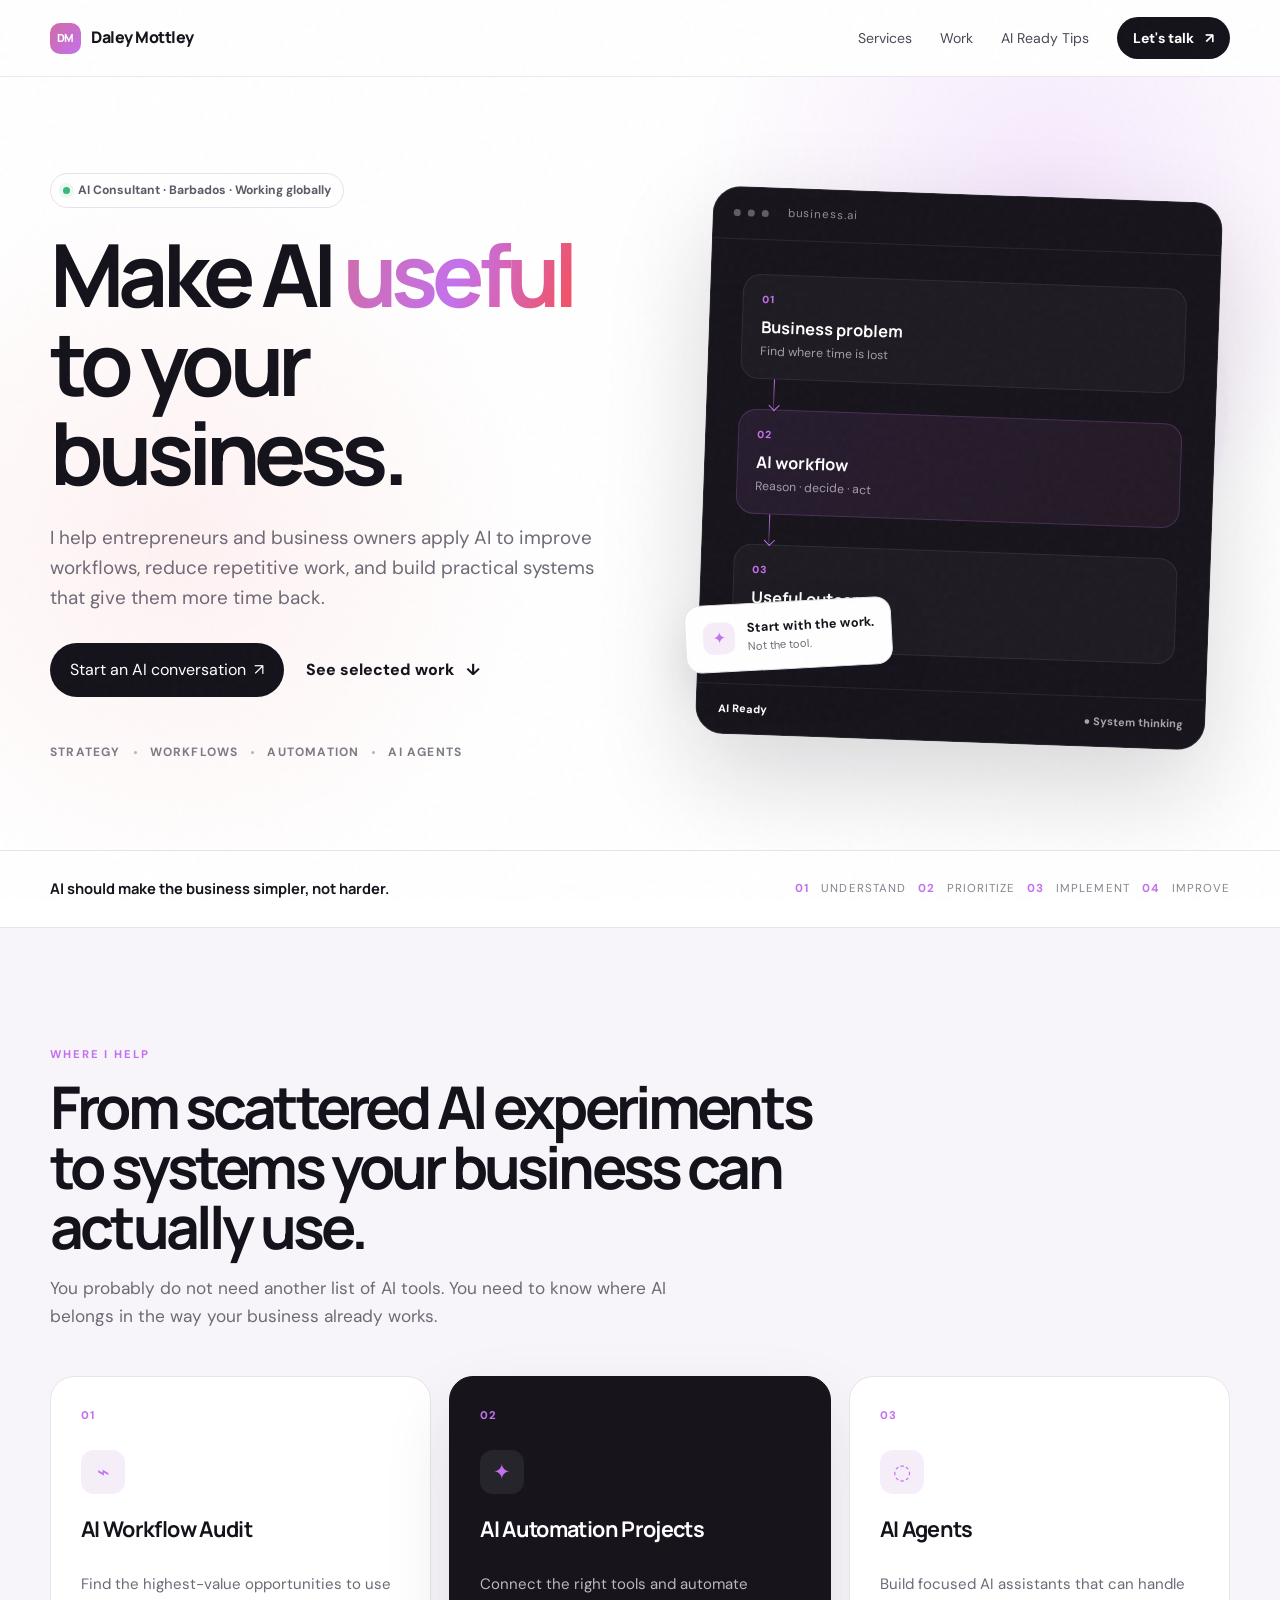
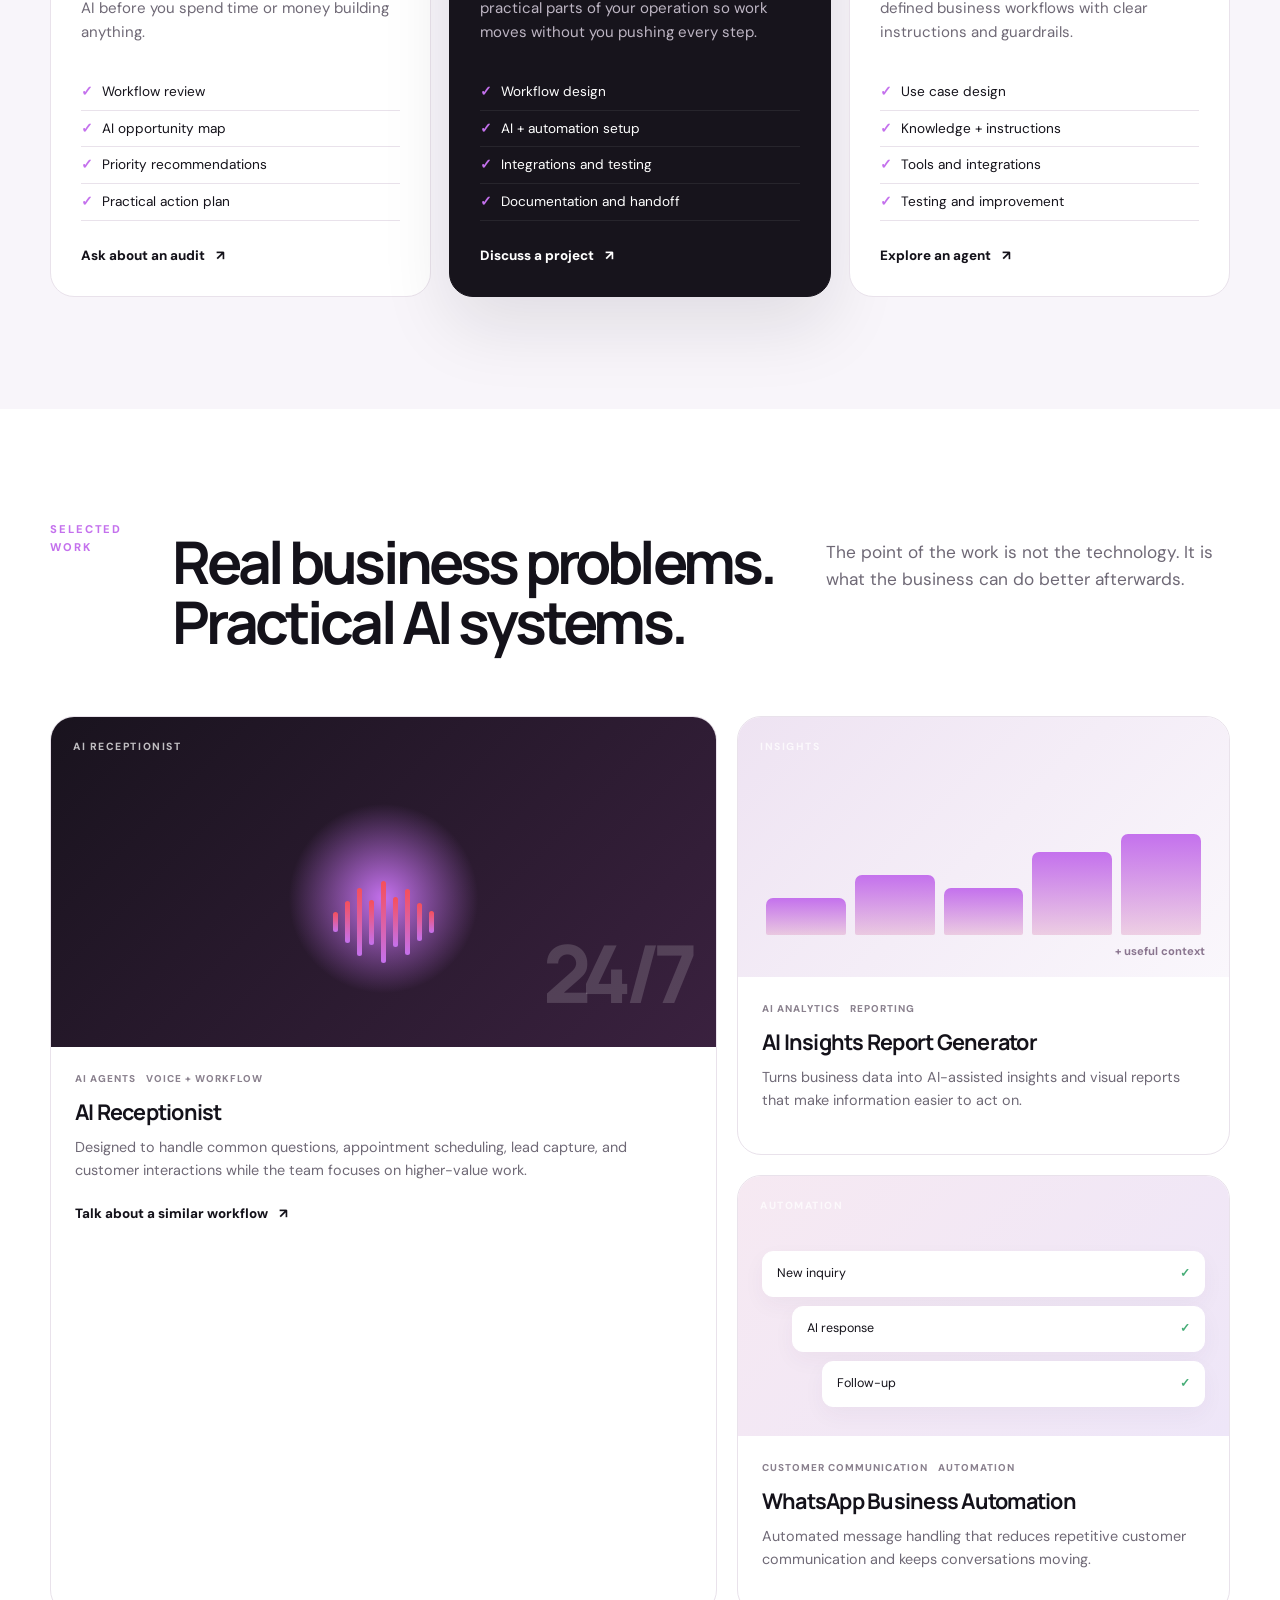
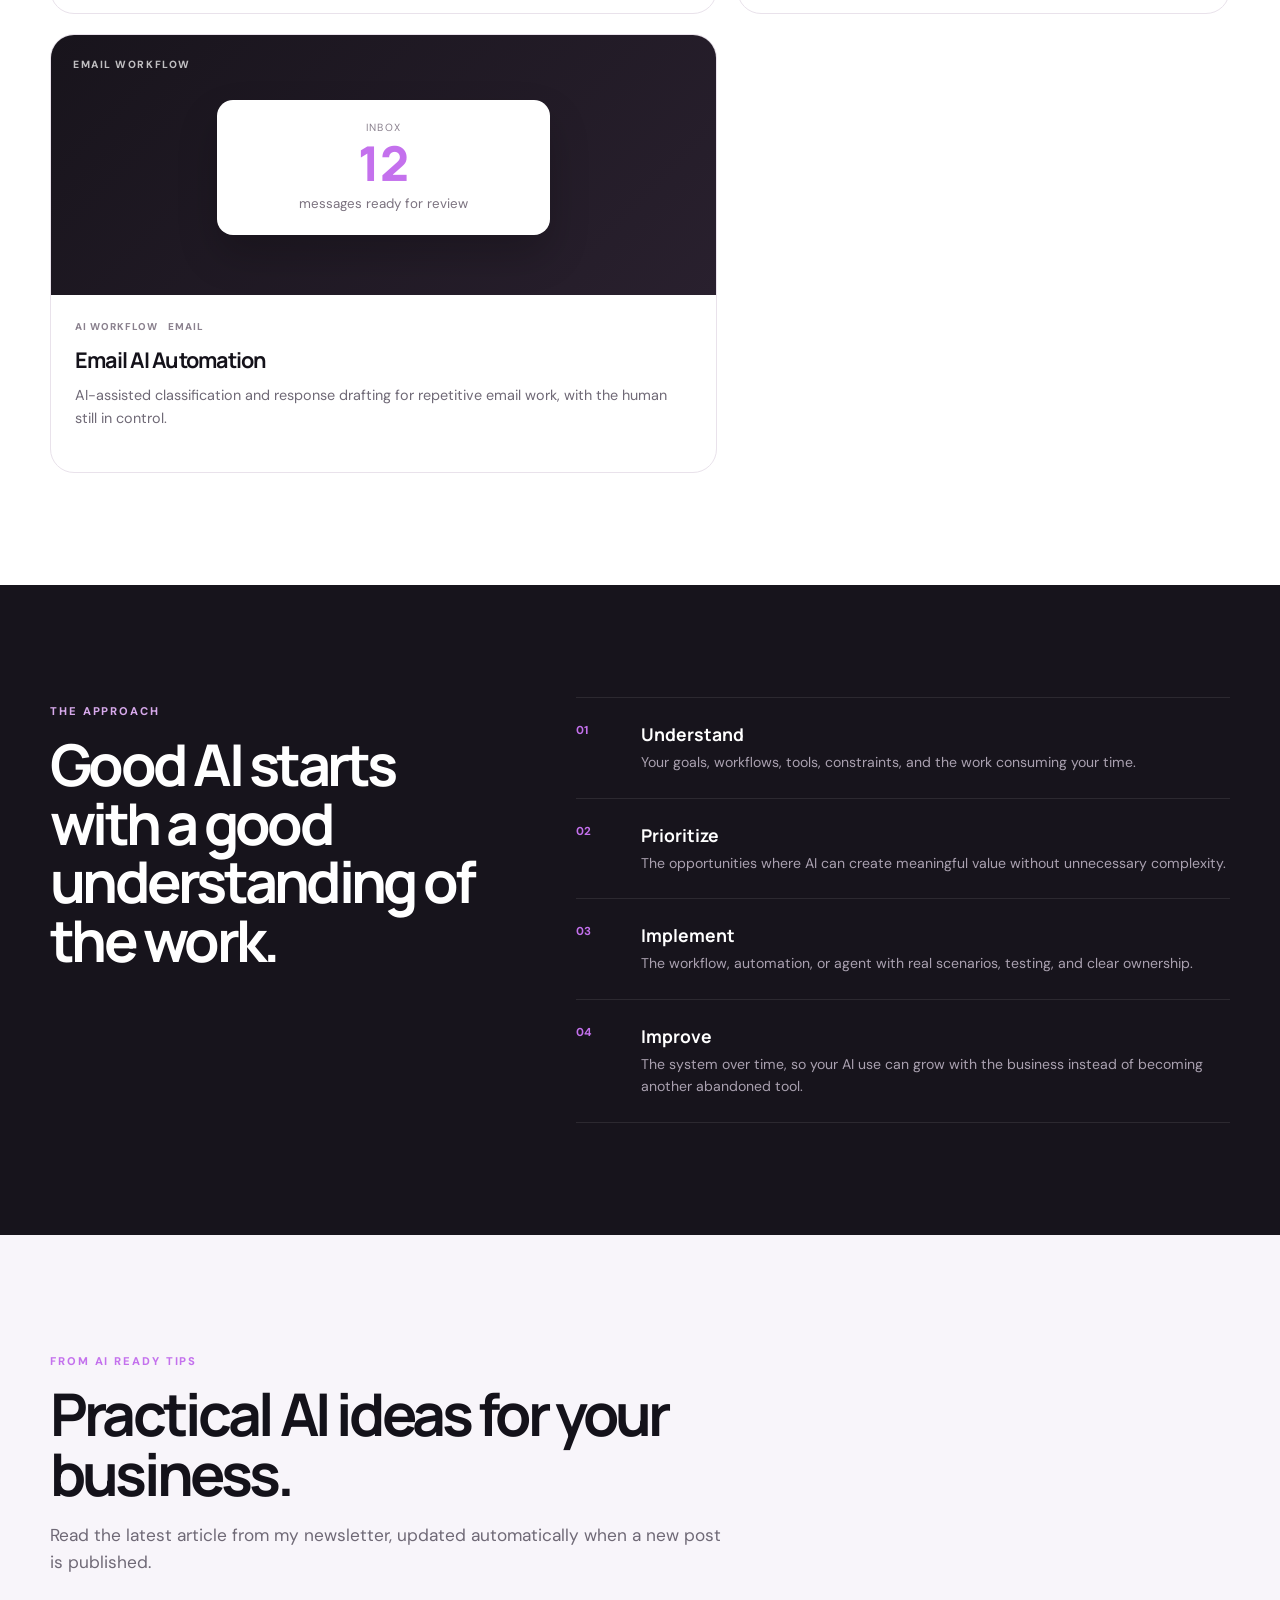
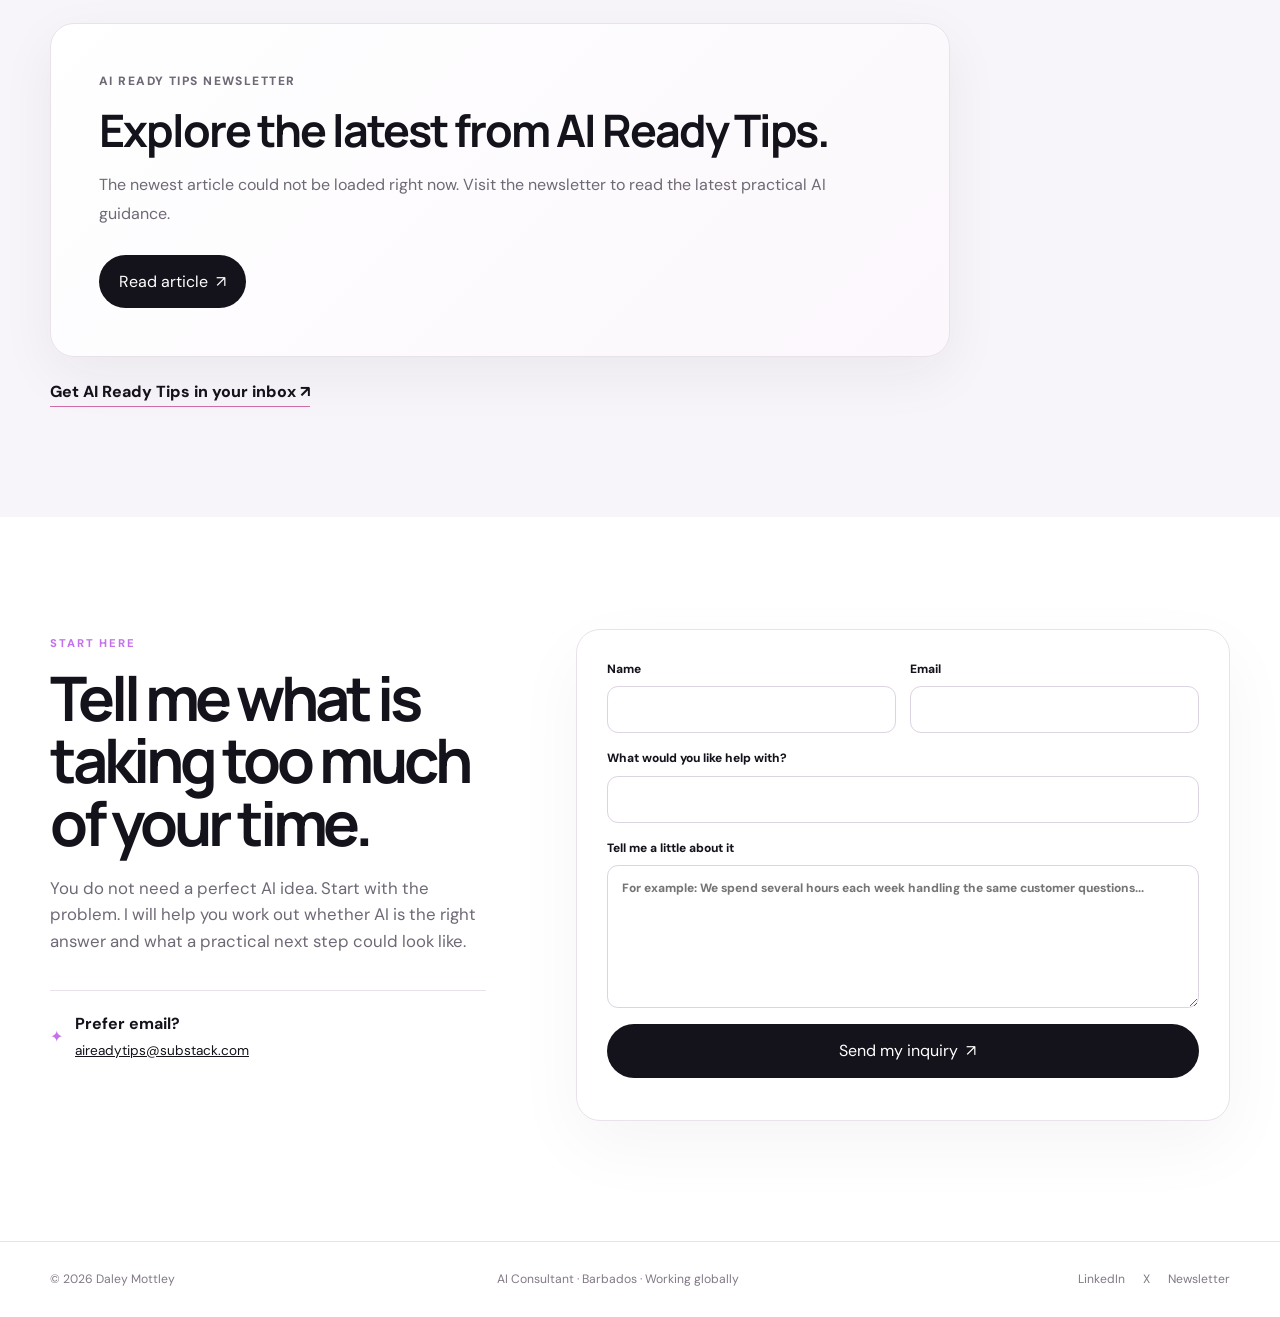
==== index.html @ 8df53c77 "Deploy portfolio redesign with latest AI Ready Tips article Promote the reviewed premium AI consulti" ====
<!doctype html>
<html lang="en">
<head>
  <meta charset="utf-8">
  <meta name="viewport" content="width=device-width, initial-scale=1">
  <!-- Preserve Google Analytics, PostHog, and Hotjar tracking. -->
  <script src="/js/analytics.js" defer></script>
  <title>Daley Mottley | AI Consultant for Entrepreneurs & Business Owners</title>
  <meta name="description" content="I help entrepreneurs and business owners apply AI to improve workflows, reduce repetitive work, and build practical AI systems.">
  <meta name="author" content="Daley Mottley">
  <link rel="canonical" href="https://daleymottley.com">
  <meta property="og:title" content="Daley Mottley | AI Consultant">
  <meta property="og:description" content="Practical AI strategy, workflows, automation, and AI agents for entrepreneurs and business owners.">
  <meta property="og:url" content="https://daleymottley.com">
  <meta property="og:type" content="website">
  <meta property="og:image" content="https://res.cloudinary.com/dzpafdvkm/image/upload/f_auto/v1719909061/Portfolio/profile-pic.png">
  <link rel="preconnect" href="https://fonts.googleapis.com">
  <link rel="preconnect" href="https://fonts.gstatic.com" crossorigin>
  <link href="https://fonts.googleapis.com/css2?family=DM+Sans:wght@400;500;600;700&family=Manrope:wght@600;700;800&display=swap" rel="stylesheet">
  <link rel="stylesheet" href="css/modern.css">
</head>
<body>
  <div class="noise" aria-hidden="true"></div>

  <header class="nav" id="top">
    <div class="shell nav-inner">
      <a class="wordmark" href="#top" aria-label="Daley Mottley home"><span>DM</span> Daley Mottley</a>
      <nav aria-label="Primary navigation">
        <a href="#services">Services</a>
        <a href="#work">Work</a>
        <a href="https://aireadytips.substack.com" target="_blank" rel="noopener noreferrer">AI Ready Tips</a>
        <a class="nav-button" href="#contact">Let's talk <span>↗</span></a>
      </nav>
    </div>
  </header>

  <main>
    <section class="hero section">
      <div class="shell hero-grid">
        <div class="hero-copy reveal">
          <div class="eyebrow"><span class="status-dot"></span> AI Consultant · Barbados · Working globally</div>
          <h1>Make AI <span>useful</span> to your business.</h1>
          <p class="hero-lead">I help entrepreneurs and business owners apply AI to improve workflows, reduce repetitive work, and build practical systems that give them more time back.</p>
          <div class="hero-actions">
            <a class="button button-dark" href="#contact">Start an AI conversation <span>↗</span></a>
            <a class="text-link" href="#work">See selected work <span>↓</span></a>
          </div>
          <div class="trust-row">
            <span>Strategy</span><i></i><span>Workflows</span><i></i><span>Automation</span><i></i><span>AI Agents</span>
          </div>
        </div>

        <div class="hero-art reveal delay-1" aria-label="AI workflow concept">
          <div class="orb orb-a"></div><div class="orb orb-b"></div>
          <div class="art-window">
            <div class="window-top"><span></span><span></span><span></span><label>business.ai</label></div>
            <div class="workflow">
              <div class="workflow-node node-input"><small>01</small><strong>Business problem</strong><em>Find where time is lost</em></div>
              <div class="connector"></div>
              <div class="workflow-node node-ai"><small>02</small><strong>AI workflow</strong><em>Reason · decide · act</em></div>
              <div class="connector"></div>
              <div class="workflow-node node-output"><small>03</small><strong>Useful outcome</strong><em>Less manual work</em></div>
            </div>
            <div class="art-footer"><span>AI Ready</span><b>● System thinking</b></div>
          </div>
          <div class="floating-card"><span class="spark">✦</span><div><strong>Start with the work.</strong><small>Not the tool.</small></div></div>
        </div>
      </div>
    </section>

    <section class="proof-strip">
      <div class="shell proof-inner">
        <span>AI should make the business simpler, not harder.</span>
        <div><b>01</b> Understand <b>02</b> Prioritize <b>03</b> Implement <b>04</b> Improve</div>
      </div>
    </section>

    <section class="section section-soft" id="services">
      <div class="shell">
        <div class="section-intro reveal">
          <span class="kicker">Where I help</span>
          <h2>From scattered AI experiments to systems your business can actually use.</h2>
          <p>You probably do not need another list of AI tools. You need to know where AI belongs in the way your business already works.</p>
        </div>
        <div class="service-grid">
          <article class="service-card reveal">
            <span class="service-number">01</span>
            <div class="service-icon">⌁</div>
            <h3>AI Workflow Audit</h3>
            <p>Find the highest-value opportunities to use AI before you spend time or money building anything.</p>
            <ul><li>Workflow review</li><li>AI opportunity map</li><li>Priority recommendations</li><li>Practical action plan</li></ul>
            <a href="#contact">Ask about an audit <span>↗</span></a>
          </article>
          <article class="service-card service-featured reveal delay-1">
            <span class="service-number">02</span>
            <div class="service-icon">✦</div>
            <h3>AI Automation Projects</h3>
            <p>Connect the right tools and automate practical parts of your operation so work moves without you pushing every step.</p>
            <ul><li>Workflow design</li><li>AI + automation setup</li><li>Integrations and testing</li><li>Documentation and handoff</li></ul>
            <a href="#contact">Discuss a project <span>↗</span></a>
          </article>
          <article class="service-card reveal delay-2">
            <span class="service-number">03</span>
            <div class="service-icon">◌</div>
            <h3>AI Agents</h3>
            <p>Build focused AI assistants that can handle defined business workflows with clear instructions and guardrails.</p>
            <ul><li>Use case design</li><li>Knowledge + instructions</li><li>Tools and integrations</li><li>Testing and improvement</li></ul>
            <a href="#contact">Explore an agent <span>↗</span></a>
          </article>
        </div>
      </div>
    </section>

    <section class="section" id="work">
      <div class="shell">
        <div class="section-intro work-intro reveal">
          <span class="kicker">Selected work</span>
          <h2>Real business problems. Practical AI systems.</h2>
          <p>The point of the work is not the technology. It is what the business can do better afterwards.</p>
        </div>
        <div class="case-grid">
          <article class="case-card case-large reveal">
            <div class="case-visual visual-voice"><div class="visual-label">AI RECEPTIONIST</div><div class="voice-wave"><i></i><i></i><i></i><i></i><i></i><i></i><i></i><i></i><i></i></div><span>24/7</span></div>
            <div class="case-copy"><div class="case-meta"><span>AI Agents</span><span>Voice + workflow</span></div><h3>AI Receptionist</h3><p>Designed to handle common questions, appointment scheduling, lead capture, and customer interactions while the team focuses on higher-value work.</p><a href="#contact">Talk about a similar workflow <span>↗</span></a></div>
          </article>
          <article class="case-card reveal delay-1">
            <div class="case-visual visual-insight"><div class="visual-label">INSIGHTS</div><div class="chart"><span style="height:34%"></span><span style="height:55%"></span><span style="height:43%"></span><span style="height:76%"></span><span style="height:92%"></span></div><b>+ useful context</b></div>
            <div class="case-copy"><div class="case-meta"><span>AI analytics</span><span>Reporting</span></div><h3>AI Insights Report Generator</h3><p>Turns business data into AI-assisted insights and visual reports that make information easier to act on.</p></div>
          </article>
          <article class="case-card reveal delay-2">
            <div class="case-visual visual-messages"><div class="visual-label">AUTOMATION</div><div class="message-stack"><div>New inquiry <b>✓</b></div><div>AI response <b>✓</b></div><div>Follow-up <b>✓</b></div></div></div>
            <div class="case-copy"><div class="case-meta"><span>Customer communication</span><span>Automation</span></div><h3>WhatsApp Business Automation</h3><p>Automated message handling that reduces repetitive customer communication and keeps conversations moving.</p></div>
          </article>
          <article class="case-card reveal delay-1">
            <div class="case-visual visual-email"><div class="visual-label">EMAIL WORKFLOW</div><div class="email-card"><span>Inbox</span><strong>12</strong><small>messages ready for review</small></div></div>
            <div class="case-copy"><div class="case-meta"><span>AI workflow</span><span>Email</span></div><h3>Email AI Automation</h3><p>AI-assisted classification and response drafting for repetitive email work, with the human still in control.</p></div>
          </article>
        </div>
      </div>
    </section>

    <section class="section section-dark">
      <div class="shell approach-grid">
        <div class="reveal"><span class="kicker kicker-light">The approach</span><h2>Good AI starts with a good understanding of the work.</h2></div>
        <div class="approach-list">
          <div class="approach-item reveal"><b>01</b><div><h3>Understand</h3><p>Your goals, workflows, tools, constraints, and the work consuming your time.</p></div></div>
          <div class="approach-item reveal delay-1"><b>02</b><div><h3>Prioritize</h3><p>The opportunities where AI can create meaningful value without unnecessary complexity.</p></div></div>
          <div class="approach-item reveal delay-2"><b>03</b><div><h3>Implement</h3><p>The workflow, automation, or agent with real scenarios, testing, and clear ownership.</p></div></div>
          <div class="approach-item reveal delay-3"><b>04</b><div><h3>Improve</h3><p>The system over time, so your AI use can grow with the business instead of becoming another abandoned tool.</p></div></div>
        </div>
      </div>
    </section>

    <section class="section resource" id="latest-article" aria-labelledby="latest-article-heading">
      <div class="shell">
        <div class="section-intro reveal">
          <span class="kicker">From AI Ready Tips</span>
          <h2 id="latest-article-heading">Practical AI ideas for your business.</h2>
          <p>Read the latest article from my newsletter, updated automatically when a new post is published.</p>
        </div>
        <article class="latest-article-card reveal" aria-live="polite" aria-busy="true">
          <div class="latest-article-meta" id="latest-article-date">LATEST ARTICLE</div>
          <h3 id="latest-article-title">Loading the latest article…</h3>
          <p id="latest-article-excerpt">Fetching the newest post from AI Ready Tips.</p>
          <a class="button button-dark" id="latest-article-link" href="https://aireadytips.substack.com" target="_blank" rel="noopener noreferrer">Read article <span>↗</span></a>
        </article>
        <p class="latest-article-subscribe"><a class="text-link" href="https://aireadytips.substack.com/subscribe" target="_blank" rel="noopener noreferrer">Get AI Ready Tips in your inbox ↗</a></p>
      </div>
    </section>

    <section class="section contact" id="contact">
      <div class="shell contact-grid">
        <div class="contact-copy reveal">
          <span class="kicker">Start here</span>
          <h2>Tell me what is taking too much of your time.</h2>
          <p>You do not need a perfect AI idea. Start with the problem. I will help you work out whether AI is the right answer and what a practical next step could look like.</p>
          <div class="contact-note"><span>✦</span><div><strong>Prefer email?</strong><a href="mailto:aireadytips@substack.com">aireadytips@substack.com</a></div></div>
        </div>
        <form class="contact-form reveal delay-1" id="contactForm">
          <div class="form-row"><label>Name<input name="name" autocomplete="name" required></label><label>Email<input name="email" type="email" autocomplete="email" required></label></div>
          <label>What would you like help with?<input name="subject" required></label>
          <label>Tell me a little about it<textarea name="message" rows="6" required placeholder="For example: We spend several hours each week handling the same customer questions..."></textarea></label>
          <button class="button button-dark" id="submitButton" type="submit"><span id="buttonText">Send my inquiry</span><span>↗</span></button>
          <p class="form-status" id="formStatus" aria-live="polite"></p>
        </form>
      </div>
    </section>
  </main>

  <footer class="footer"><div class="shell footer-inner"><span>© 2026 Daley Mottley</span><span>AI Consultant · Barbados · Working globally</span><div><a href="https://www.linkedin.com/in/daleymottley" target="_blank" rel="noopener">LinkedIn</a><a href="https://x.com/daleymottley" target="_blank" rel="noopener">X</a><a href="https://aireadytips.substack.com" target="_blank" rel="noopener">Newsletter</a></div></div></footer>
  <script src="js/modern.js" defer></script>
  <script src="js/latest-article.js" defer></script>
</body>
</html>
---- css/modern.css ----
:root{--ink:#14121a;--muted:#6f6976;--paper:#fff;--soft:#f8f5fa;--line:#e9e2eb;--pink:#d16ba5;--purple:#c471ed;--coral:#f64f59;--max:1180px}
*{box-sizing:border-box}html{scroll-behavior:smooth}body{margin:0;color:var(--ink);background:var(--paper);font-family:"DM Sans",Arial,sans-serif;line-height:1.6}body:has(.nav){}a{color:inherit}.noise{position:fixed;inset:0;pointer-events:none;z-index:50;opacity:.025;background-image:url("data:image/svg+xml,%3Csvg viewBox='0 0 180 180' xmlns='http://www.w3.org/2000/svg'%3E%3Cfilter id='n'%3E%3CfeTurbulence type='fractalNoise' baseFrequency='.8' numOctaves='3' stitchTiles='stitch'/%3E%3C/filter%3E%3Crect width='100%25' height='100%25' filter='url(%23n)'/%3E%3C/svg%3E")}
.shell{width:min(var(--max),calc(100% - 48px));margin:0 auto}.nav{position:sticky;top:0;z-index:40;background:rgba(255,255,255,.86);backdrop-filter:blur(18px);border-bottom:1px solid rgba(233,226,235,.8)}.nav-inner{height:76px;display:flex;align-items:center;justify-content:space-between}.wordmark{text-decoration:none;font-family:Manrope,sans-serif;font-weight:800;font-size:1rem;letter-spacing:-.03em;display:flex;align-items:center;gap:10px}.wordmark span{width:31px;height:31px;border-radius:10px;display:grid;place-items:center;color:#fff;background:linear-gradient(135deg,var(--pink),var(--purple));font-size:.7rem}.nav nav{display:flex;align-items:center;gap:28px}.nav nav a{text-decoration:none;font-size:.88rem;color:#4d4754}.nav-button{padding:10px 16px;border-radius:999px;background:var(--ink)!important;color:#fff!important;font-weight:700}.nav-button span,.button span{margin-left:8px}.section{padding:112px 0}.hero{padding:96px 0 88px;overflow:hidden;background:radial-gradient(circle at 82% 15%,rgba(196,113,237,.16),transparent 29%),radial-gradient(circle at 14% 60%,rgba(246,79,89,.08),transparent 30%)}.hero-grid{display:grid;grid-template-columns:1.02fr .98fr;gap:72px;align-items:center}.eyebrow{display:inline-flex;align-items:center;gap:8px;border:1px solid var(--line);background:#fff;padding:7px 12px;border-radius:999px;font-size:.76rem;font-weight:700;color:#5f5966}.status-dot{width:7px;height:7px;border-radius:50%;background:#39b878;box-shadow:0 0 0 4px #39b87818}.hero h1,.section-intro h2,.approach-grid h2,.contact-copy h2,.resource-box h2{font-family:Manrope,sans-serif;letter-spacing:-.065em;line-height:1.02}.hero h1{font-size:clamp(3.4rem,6.8vw,6.1rem);margin:22px 0 26px;max-width:780px}.hero h1 span{background:linear-gradient(105deg,var(--pink),var(--purple),var(--coral));-webkit-background-clip:text;background-clip:text;color:transparent}.hero-lead{font-size:1.18rem;color:var(--muted);max-width:680px;margin:0 0 30px}.hero-actions{display:flex;align-items:center;gap:22px;flex-wrap:wrap}.button{display:inline-flex;align-items:center;justify-content:center;border:0;padding:14px 20px;border-radius:999px;text-decoration:none;font-weight:800;cursor:pointer;font:inherit}.button-dark{background:var(--ink);color:#fff}.text-link{font-weight:800;text-decoration:none}.text-link span{margin-left:8px}.trust-row{display:flex;align-items:center;gap:13px;margin-top:46px;color:#807985;font-size:.75rem;font-weight:700;text-transform:uppercase;letter-spacing:.1em}.trust-row i{width:3px;height:3px;background:#b9b0bd;border-radius:50%}.hero-art{min-height:540px;position:relative;display:grid;place-items:center}.orb{position:absolute;border-radius:50%;filter:blur(2px)}.orb-a{width:340px;height:340px;right:0;top:40px;background:radial-gradient(circle at 30% 30%,#fff,rgba(196,113,237,.4),rgba(196,113,237,.03) 68%)}.orb-b{width:250px;height:250px;left:0;bottom:15px;background:radial-gradient(circle at 60% 40%,rgba(246,79,89,.26),rgba(209,107,165,.08),transparent 70%)}.art-window{position:relative;z-index:2;width:min(100%,510px);background:#17141c;border:1px solid #ffffff18;border-radius:28px;padding:0;box-shadow:0 40px 100px #17141c2b;overflow:hidden;transform:rotate(2deg)}.window-top{height:52px;padding:0 20px;display:flex;align-items:center;gap:7px;border-bottom:1px solid #ffffff14;color:#938b9c}.window-top span{width:7px;height:7px;border-radius:50%;background:#625b69}.window-top label{margin-left:12px;font-size:.72rem;letter-spacing:.08em}.workflow{padding:34px 32px}.workflow-node{border:1px solid #ffffff14;background:#ffffff08;border-radius:18px;padding:17px 18px;color:#fff}.workflow-node small{display:block;color:#c471ed;font-size:.65rem;font-weight:800;letter-spacing:.12em;margin-bottom:5px}.workflow-node strong{font-family:Manrope,sans-serif;display:block;font-size:1.02rem}.workflow-node em{display:block;font-style:normal;color:#a69daa;font-size:.76rem;margin-top:2px}.connector{height:30px;width:1px;margin-left:34px;background:linear-gradient(#c471ed,#ffffff20);position:relative}.connector:after{content:"";position:absolute;bottom:0;left:-3px;width:7px;height:7px;border-right:1px solid #c471ed;border-bottom:1px solid #c471ed;transform:rotate(45deg)}.node-ai{background:linear-gradient(120deg,#c471ed18,#d16ba512);border-color:#c471ed38}.art-footer{display:flex;justify-content:space-between;padding:16px 22px;border-top:1px solid #ffffff14;font-size:.68rem;color:#aaa1b0}.art-footer span{color:#fff;font-weight:800}.floating-card{position:absolute;z-index:3;left:-2px;bottom:72px;display:flex;gap:12px;align-items:center;padding:14px 17px;background:#fff;border:1px solid var(--line);border-radius:16px;box-shadow:0 18px 45px #17141c18;transform:rotate(-3deg)}.spark{width:32px;height:32px;border-radius:10px;display:grid;place-items:center;background:#f7edf9;color:var(--purple)}.floating-card strong,.floating-card small{display:block}.floating-card strong{font-size:.8rem}.floating-card small{color:var(--muted);font-size:.7rem}.proof-strip{border-top:1px solid var(--line);border-bottom:1px solid var(--line);background:#fff}.proof-inner{min-height:76px;display:flex;align-items:center;justify-content:space-between;gap:20px}.proof-inner>span{font-family:Manrope,sans-serif;font-weight:700;font-size:.92rem}.proof-inner div{display:flex;gap:12px;align-items:center;color:#8a828e;font-size:.72rem;text-transform:uppercase;letter-spacing:.09em}.proof-inner b{color:var(--purple)}.section-soft{background:var(--soft)}.section-intro{max-width:780px;margin-bottom:46px}.kicker{display:inline-block;text-transform:uppercase;letter-spacing:.17em;font-size:.7rem;font-weight:800;color:var(--purple)}.section-intro h2{font-size:clamp(2.5rem,4.6vw,4.2rem);margin:11px 0 18px}.section-intro p{color:var(--muted);font-size:1.08rem;max-width:680px}.service-grid{display:grid;grid-template-columns:repeat(3,1fr);gap:18px}.service-card{position:relative;border:1px solid var(--line);border-radius:24px;background:#fff;padding:30px;min-height:450px;display:flex;flex-direction:column}.service-featured{background:#17141c;color:#fff;border-color:#17141c;box-shadow:0 30px 70px #17141c1a;transform:translateY(-12px)}.service-number{font-size:.7rem;font-weight:800;color:var(--purple);letter-spacing:.1em}.service-icon{width:44px;height:44px;display:grid;place-items:center;border-radius:13px;background:#f5edf8;margin:25px 0 18px;color:var(--purple);font-size:1.3rem}.service-featured .service-icon{background:#ffffff12}.service-card h3{font-family:Manrope,sans-serif;font-size:1.35rem;letter-spacing:-.03em;margin:0 0 10px}.service-card p{color:var(--muted);font-size:.94rem}.service-featured p{color:#bdb5c3}.service-card ul{padding:0;margin:15px 0 24px;list-style:none}.service-card li{font-size:.85rem;padding:7px 0;border-bottom:1px solid var(--line)}.service-featured li{border-color:#ffffff12}.service-card li:before{content:"✓";color:var(--purple);font-weight:800;margin-right:9px}.service-card a,.case-copy a{margin-top:auto;text-decoration:none;font-weight:800;font-size:.84rem}.service-card a span,.case-copy a span{margin-left:8px}.work-intro{display:flex;justify-content:space-between;gap:50px;max-width:none}.work-intro>div{}.case-grid{display:grid;grid-template-columns:1.15fr .85fr;gap:20px}.case-card{border:1px solid var(--line);border-radius:24px;overflow:hidden;background:#fff}.case-large{grid-row:span 2}.case-visual{height:260px;position:relative;overflow:hidden;padding:22px}.case-large .case-visual{height:330px}.visual-label{font-size:.65rem;letter-spacing:.15em;font-weight:800;color:#ffffffb8}.visual-voice{background:radial-gradient(circle at 50% 55%,#c471ed,transparent 25%),linear-gradient(135deg,#19131e,#3a213f)}.visual-voice>span{position:absolute;right:24px;bottom:20px;color:#ffffff28;font:800 5rem Manrope,sans-serif;letter-spacing:-.08em}.voice-wave{position:absolute;left:12%;right:12%;top:50%;height:80px;display:flex;align-items:center;justify-content:center;gap:7px}.voice-wave i{display:block;width:5px;border-radius:99px;background:linear-gradient(#f64f59,#c471ed);height:var(--h,28px)}.voice-wave i:nth-child(1){--h:20px}.voice-wave i:nth-child(2){--h:42px}.voice-wave i:nth-child(3){--h:68px}.voice-wave i:nth-child(4){--h:45px}.voice-wave i:nth-child(5){--h:82px}.voice-wave i:nth-child(6){--h:50px}.voice-wave i:nth-child(7){--h:66px}.voice-wave i:nth-child(8){--h:38px}.voice-wave i:nth-child(9){--h:22px}.visual-insight{background:linear-gradient(135deg,#eee3f2,#faf7fc)}.chart{position:absolute;left:28px;right:28px;bottom:42px;height:110px;display:flex;align-items:end;gap:9px}.chart span{flex:1;border-radius:7px 7px 2px 2px;background:linear-gradient(#c471ed,#d16ba544)}.visual-insight>b{position:absolute;bottom:17px;right:24px;color:#8a758f;font-size:.7rem}.visual-messages{background:linear-gradient(135deg,#f6e9f2,#eee6f8)}.message-stack{position:absolute;left:24px;right:24px;top:75px;display:grid;gap:9px}.message-stack div{padding:12px 14px;background:#fff;border:1px solid #ffffff;border-radius:11px;box-shadow:0 8px 22px #4a315b0b;font-size:.78rem}.message-stack div:nth-child(2){margin-left:30px}.message-stack div:nth-child(3){margin-left:60px}.message-stack b{float:right;color:#46ad77}.visual-email{background:linear-gradient(135deg,#18141c,#29202e)}.email-card{position:absolute;left:25%;right:25%;top:65px;background:#fff;border-radius:16px;padding:20px;text-align:center;box-shadow:0 20px 40px #0003}.email-card span{display:block;font-size:.65rem;color:#8a818e;text-transform:uppercase;letter-spacing:.1em}.email-card strong{display:block;font:800 3rem Manrope;color:var(--purple);line-height:1.1}.email-card small{color:#7b727f}.case-copy{padding:24px}.case-meta{display:flex;gap:10px;flex-wrap:wrap;color:#8a818e;text-transform:uppercase;letter-spacing:.1em;font-size:.62rem;font-weight:800}.case-copy h3{font:700 1.35rem Manrope,sans-serif;letter-spacing:-.035em;margin:10px 0}.case-copy p{color:var(--muted);font-size:.9rem;margin:0 0 18px}.case-copy a{display:inline-block}.section-dark{background:#17141c;color:#fff}.approach-grid{display:grid;grid-template-columns:.8fr 1.2fr;gap:90px}.kicker-light{color:#d7a9eb}.approach-grid h2{font-size:clamp(2.6rem,4.5vw,4.4rem);margin:12px 0}.approach-list{border-top:1px solid #ffffff17}.approach-item{display:grid;grid-template-columns:55px 1fr;gap:10px;padding:24px 0;border-bottom:1px solid #ffffff17}.approach-item>b{color:#c471ed;font-size:.72rem}.approach-item h3{font:700 1.1rem Manrope;margin:0 0 5px}.approach-item p{color:#aaa1b0;font-size:.88rem;margin:0;max-width:600px}.resource{background:var(--soft)}.resource-box{display:grid;grid-template-columns:100px 1fr auto;gap:35px;align-items:center;padding:50px;border:1px solid var(--line);border-radius:28px;background:linear-gradient(120deg,#fff,#fbf5fd)}.resource-mark{width:88px;height:88px;border-radius:24px;display:grid;place-items:center;background:linear-gradient(135deg,var(--pink),var(--purple));color:#fff;font:800 .95rem/1 Manrope;text-align:center;box-shadow:0 18px 40px #c471ed28}.resource-mark span{font-size:.65rem;letter-spacing:.12em}.resource-box h2{font-size:clamp(2rem,3.2vw,3rem);margin:9px 0}.resource-box p{color:var(--muted);max-width:650px;margin:0}.contact{padding-bottom:120px}.contact-grid{display:grid;grid-template-columns:.8fr 1.2fr;gap:90px;align-items:start}.contact-copy h2{font-size:clamp(2.8rem,4.8vw,4.7rem);margin:12px 0 20px}.contact-copy>p{color:var(--muted);font-size:1.05rem;max-width:530px}.contact-note{display:flex;gap:12px;align-items:center;margin-top:35px;padding-top:20px;border-top:1px solid var(--line);max-width:440px}.contact-note>span{color:var(--purple)}.contact-note strong,.contact-note a{display:block}.contact-note a{font-size:.85rem;margin-top:3px}.contact-form{padding:30px;border:1px solid var(--line);border-radius:24px;background:#fff;box-shadow:0 25px 70px #17141c0b}.form-row{display:grid;grid-template-columns:1fr 1fr;gap:14px}.contact-form label{display:block;font-size:.75rem;font-weight:800;margin-bottom:16px}.contact-form input,.contact-form textarea{display:block;width:100%;margin-top:7px;border:1px solid #ddd4e2;border-radius:11px;padding:13px 14px;font:inherit;color:var(--ink);background:#fff;outline:0}.contact-form input:focus,.contact-form textarea:focus{border-color:var(--purple);box-shadow:0 0 0 4px #c471ed15}.contact-form textarea{resize:vertical}.contact-form .button{width:100%}.form-status{font-size:.8rem;margin:12px 0 0;color:#5f5966}.footer{border-top:1px solid var(--line);padding:28px 0;color:#817985;font-size:.76rem}.footer-inner{display:flex;justify-content:space-between;gap:20px;align-items:center}.footer a{margin-left:18px;text-decoration:none}.reveal{opacity:0;transform:translateY(18px);transition:opacity .7s ease,transform .7s ease}.reveal.visible{opacity:1;transform:none}.delay-1{transition-delay:.1s}.delay-2{transition-delay:.2s}.delay-3{transition-delay:.3s}
@media(max-width:950px){.hero-grid,.approach-grid,.contact-grid{grid-template-columns:1fr;gap:50px}.hero-art{min-height:480px}.service-grid{grid-template-columns:1fr}.service-featured{transform:none}.case-grid{grid-template-columns:1fr}.case-large{grid-row:auto}.work-intro{display:block}.resource-box{grid-template-columns:80px 1fr}.resource-box .button{grid-column:2;justify-self:start}.nav nav{gap:16px}.nav nav a:not(.nav-button){display:none}}
@media(max-width:640px){.shell{width:min(var(--max),calc(100% - 30px))}.nav-inner{height:68px}.wordmark{font-size:.9rem}.nav-button{padding:9px 13px}.section{padding:78px 0}.hero{padding:64px 0 58px}.hero h1{font-size:clamp(3rem,16vw,4.4rem)}.hero-lead{font-size:1.05rem}.trust-row{gap:8px;font-size:.6rem;flex-wrap:wrap}.hero-art{min-height:380px}.art-window{transform:none}.workflow{padding:22px}.floating-card{left:0;bottom:28px}.proof-inner{display:block;padding:18px 0}.proof-inner div{margin-top:10px;flex-wrap:wrap}.case-visual,.case-large .case-visual{height:230px}.resource-box{display:block;padding:30px}.resource-mark{margin-bottom:24px}.resource-box .button{margin-top:22px}.form-row{grid-template-columns:1fr}.footer-inner{display:block}.footer-inner>div{margin-top:10px}.footer a{margin-left:0;margin-right:18px}}
@media(prefers-reduced-motion:reduce){html{scroll-behavior:auto}.reveal{opacity:1;transform:none;transition:none}}
/* Live AI Ready Tips article */
.latest-article-card{margin:34px 0 0;padding:clamp(26px,5vw,48px);border:1px solid var(--line);border-radius:24px;background:linear-gradient(135deg,#fff 0%,#fbf7fc 100%);box-shadow:0 18px 55px rgba(20,18,26,.06);max-width:900px}
.latest-article-meta{font-size:.75rem;font-weight:800;letter-spacing:.12em;text-transform:uppercase;color:var(--muted);margin-bottom:14px}
.latest-article-card h3{font-family:Manrope,sans-serif;font-size:clamp(1.65rem,4vw,2.8rem);line-height:1.12;letter-spacing:-.045em;margin:0 0 16px;max-width:760px}
.latest-article-card p{font-size:1rem;line-height:1.8;color:var(--muted);max-width:740px;margin:0 0 26px}
.latest-article-card[aria-busy=true] h3{color:var(--muted)}
.latest-article-subscribe{margin:22px 0 0}
.latest-article-subscribe a{border-bottom:1px solid var(--pink);padding-bottom:4px}
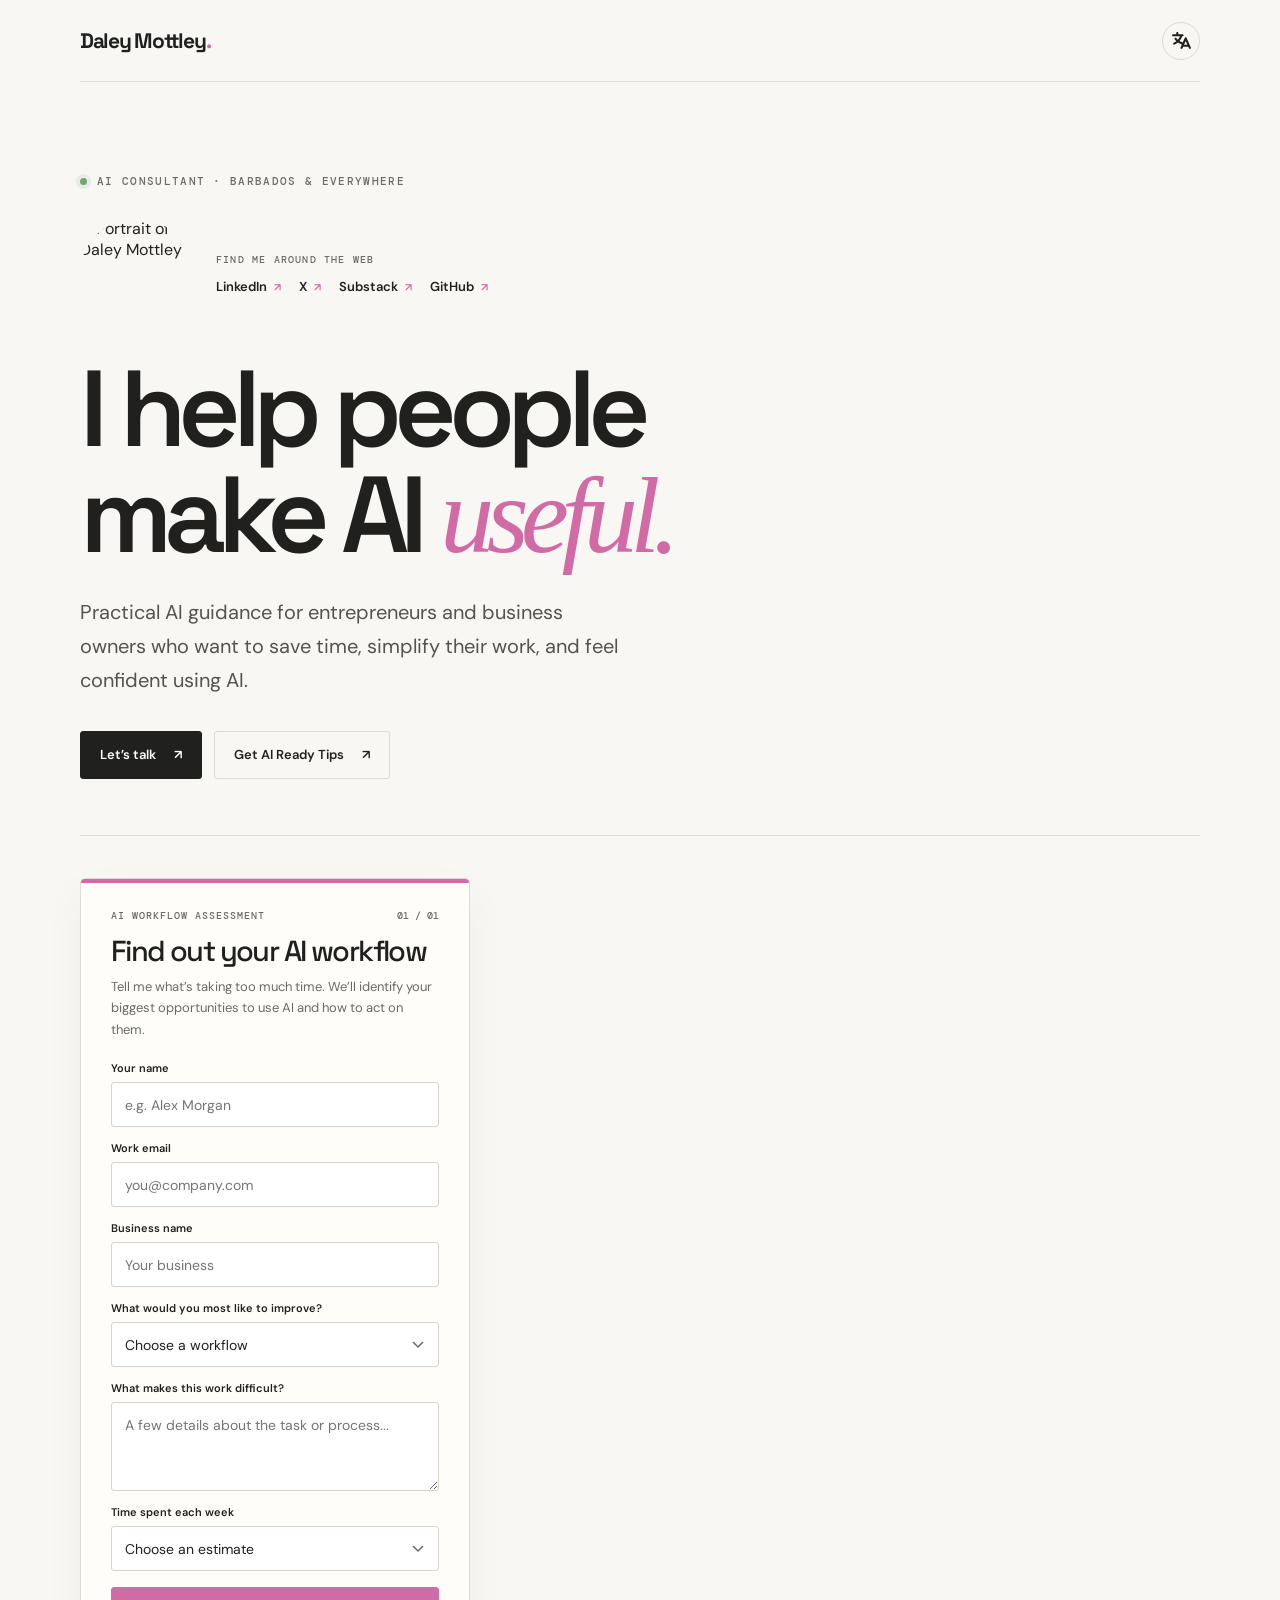
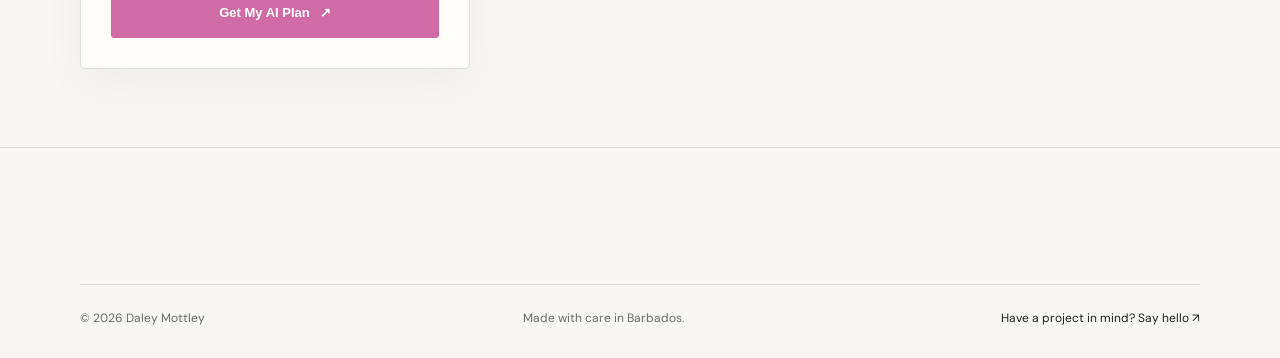
==== commit c6a634eb: "Promote cloudflare branch changes to main" ====
--- a/index.html
+++ b/index.html
@@ -3,192 +3,152 @@
 <head>
   <meta charset="utf-8">
   <meta name="viewport" content="width=device-width, initial-scale=1">
-  <!-- Preserve Google Analytics, PostHog, and Hotjar tracking. -->
+  <link rel="canonical" href="https://daleymottley.com/">
+  <!-- Preserve the existing Google Analytics, PostHog, and Hotjar tracking tags. -->
   <script src="/js/analytics.js" defer></script>
-  <title>Daley Mottley | AI Consultant for Entrepreneurs & Business Owners</title>
-  <meta name="description" content="I help entrepreneurs and business owners apply AI to improve workflows, reduce repetitive work, and build practical AI systems.">
+  <meta name="theme-color" content="#f8f7f4">
+  <link rel="icon" href="https://res.cloudinary.com/dzpafdvkm/image/upload/f_auto/v1719909061/Portfolio/profile-pic.png">
+  <link rel="apple-touch-icon" href="https://res.cloudinary.com/dzpafdvkm/image/upload/f_auto/v1719909061/Portfolio/profile-pic.png">
+  <title>Daley Mottley — AI made practical</title>
+  <meta name="description" content="I'm an AI Consultant and Full-Stack Web Developer, proudly based in the beautiful island of Barbados. I'm passionate about crafting AI-powered solutions and dynamic web applications that elevate business performance and efficiency">
+  <meta name="keywords" content="artificial intelligence, web development, daley mottley, daleymottley, ai, chatbots, build a website, consultant">
   <meta name="author" content="Daley Mottley">
-  <link rel="canonical" href="https://daleymottley.com">
-  <meta property="og:title" content="Daley Mottley | AI Consultant">
-  <meta property="og:description" content="Practical AI strategy, workflows, automation, and AI agents for entrepreneurs and business owners.">
-  <meta property="og:url" content="https://daleymottley.com">
+  <link rel="alternate" hreflang="en" href="https://daleymottley.com/">
+  <link rel="alternate" hreflang="es" href="https://daleymottley.com/?lang=es">
+  <link rel="alternate" hreflang="x-default" href="https://daleymottley.com/">
+  <meta property="og:title" content="Daley Mottley — AI made practical">
+  <meta property="og:description" content="I'm an AI Consultant and Full-Stack Web Developer, proudly based in the beautiful island of Barbados. I'm passionate about crafting AI-powered solutions and dynamic web applications that elevate business performance and efficiency">
+  <meta property="og:image" content="https://res.cloudinary.com/dzpafdvkm/image/upload/f_auto/v1719909061/Portfolio/profile-pic.png">
+  <meta name="twitter:card" content="summary">
+  <meta name="twitter:title" content="Daley Mottley — AI made practical">
+  <meta name="twitter:description" content="I'm an AI Consultant and Full-Stack Web Developer, proudly based in the beautiful island of Barbados. I'm passionate about crafting AI-powered solutions and dynamic web applications that elevate business performance and efficiency">
+  <meta name="twitter:image" content="https://res.cloudinary.com/dzpafdvkm/image/upload/f_auto/v1719909061/Portfolio/profile-pic.png">
   <meta property="og:type" content="website">
-  <meta property="og:image" content="https://res.cloudinary.com/dzpafdvkm/image/upload/f_auto/v1719909061/Portfolio/profile-pic.png">
+  <meta property="og:url" content="https://daleymottley.com/">
   <link rel="preconnect" href="https://fonts.googleapis.com">
   <link rel="preconnect" href="https://fonts.gstatic.com" crossorigin>
-  <link href="https://fonts.googleapis.com/css2?family=DM+Sans:wght@400;500;600;700&family=Manrope:wght@600;700;800&display=swap" rel="stylesheet">
-  <link rel="stylesheet" href="css/modern.css">
+  <link href="https://fonts.googleapis.com/css2?family=DM+Mono:wght@400;500&family=DM+Sans:wght@400;500;600;700&family=Space+Grotesk:wght@400;500;600;700&display=swap" rel="stylesheet">
+  <style>
+    :root{--paper:#f8f7f4;--ink:#20201f;--muted:#6c6a66;--line:#dedbd5;--accent:#d16ba5;--lime:#d8f36a;--serif:Georgia,'Times New Roman',serif;--sans:'DM Sans',sans-serif;--display:'Space Grotesk',sans-serif}
+    *{box-sizing:border-box}html{scroll-behavior:smooth}body{margin:0;background:var(--paper);color:var(--ink);font-family:var(--sans);-webkit-font-smoothing:antialiased}
+    a{color:inherit;text-decoration:none}a:focus-visible,button:focus-visible{outline:3px solid var(--accent);outline-offset:4px}
+    .wrap{width:min(1120px,calc(100% - 48px));margin:auto}.topbar{height:82px;display:flex;align-items:center;justify-content:space-between;border-bottom:1px solid var(--line)}
+    .wordmark{font-family:var(--display);font-weight:700;letter-spacing:-.06em;font-size:21px}.wordmark span{color:var(--accent)}.nav{display:flex;align-items:center;gap:28px;font-size:13px;color:var(--muted)}.nav a:hover,.socials a:hover{color:var(--accent)}
+    .lang{position:relative;display:flex;align-items:center;font:500 12px 'DM Mono',monospace}.lang-toggle{display:inline-flex;align-items:center;justify-content:center;width:38px;height:38px;border:1px solid var(--line);border-radius:50%;background:transparent;color:var(--ink);cursor:pointer}.lang-toggle svg{display:block;width:21px;height:21px;fill:currentColor;flex:none}.lang-menu{position:absolute;right:0;top:calc(100% + 8px);z-index:20;min-width:176px;padding:6px;background:var(--paper,#fff);border:1px solid var(--line);border-radius:8px;box-shadow:0 12px 30px #00000012}.lang-menu[hidden]{display:none}.lang-menu button{display:flex;align-items:center;gap:10px;width:100%;border:0;border-radius:5px;background:transparent;padding:9px 10px;text-align:left;color:var(--ink);cursor:pointer;font:inherit;font-family:inherit}.lang-menu button:hover,.lang-menu button[aria-pressed=true]{background:var(--line);}
+    .hero{min-height:660px;padding:92px 0 78px;display:grid;grid-template-columns:minmax(0,1fr);gap:clamp(32px,5vw,64px);align-items:center}.eyebrow{font:500 11px 'DM Mono',monospace;text-transform:uppercase;letter-spacing:.12em;color:var(--muted);display:flex;align-items:center;gap:10px}.dot{width:7px;height:7px;border-radius:50%;background:#72a66c;box-shadow:0 0 0 4px #72a66c20}
+    .profile-social-row{display:flex;align-items:center;gap:24px;margin-top:30px}.profile-ring{flex:0 0 112px;width:112px;height:112px;margin:0;border-radius:50%;overflow:hidden}.profile-ring img{display:block;width:100%;height:100%;object-fit:cover;object-position:center;border:0;border-radius:50%}.profile-social-row .ticker{display:block;border:0;padding:0;min-width:0}.profile-social-row .ticker-label{display:block;margin-bottom:12px}.profile-social-row .socials{gap:10px 18px}.profile-social-row .socials a{white-space:nowrap}
+    h1{font-family:var(--display);font-weight:600;letter-spacing:-.075em;line-height:.98;font-size:clamp(56px,8.5vw,108px);max-width:850px;margin:27px 0 26px}h1 em{font-family:var(--serif);font-weight:400;color:var(--accent);letter-spacing:-.07em}.intro{font-size:clamp(17px,2vw,20px);line-height:1.7;color:#55534f;max-width:550px;margin:0}
+    .actions{display:flex;gap:12px;flex-wrap:wrap;margin-top:34px}.button{min-height:48px;padding:0 19px;display:inline-flex;align-items:center;justify-content:center;gap:18px;border:1px solid var(--ink);border-radius:3px;font-size:13px;font-weight:600;transition:transform .2s,background .2s}.button:hover{transform:translateY(-2px)}.button.primary{background:var(--ink);color:white}.button.primary:hover{background:#393735}.button.secondary{border-color:var(--line)}
+
+    .ticker{border-top:1px solid var(--line);border-bottom:1px solid var(--line);padding:18px 0;display:flex;align-items:center;justify-content:space-between;gap:20px;flex-wrap:wrap}.ticker-label{font:500 10px 'DM Mono',monospace;letter-spacing:.12em;text-transform:uppercase;color:var(--muted)}.socials{display:flex;gap:clamp(16px,3vw,36px);flex-wrap:wrap}.socials a{font-size:13px;font-weight:600}.socials a span{font-size:11px;color:var(--accent);margin-left:4px}
+
+    .booking-inline{display:grid;grid-template-columns:minmax(0,1fr) minmax(300px,390px);gap:clamp(28px,5vw,60px);align-items:center;margin-top:56px;padding-top:42px;border-top:1px solid var(--line)}
+    .booking-inline-copy h2{font:500 clamp(32px,4.5vw,56px)/1 var(--display);letter-spacing:-.07em;margin:22px 0 18px;max-width:560px}
+    .booking-inline-copy h2 em{font-family:var(--serif);font-weight:400;color:var(--accent);letter-spacing:-.06em}
+    .booking-inline-copy .intro{font-size:16px;max-width:540px}
+    .booking-points{display:grid;gap:13px;margin:25px 0 0;padding:0;list-style:none;color:var(--muted);font-size:13px}
+    .booking-points li{display:flex;gap:10px;align-items:flex-start}
+    .booking-points li:before{content:"✓";font-weight:700;color:var(--accent)}
+    .assessment-card{align-self:center;width:100%;max-width:390px;position:relative;overflow:hidden;border:1px solid var(--line);padding:clamp(22px,3vw,30px);background:#fffdf9;border-radius:5px;box-shadow:0 16px 44px #20201f0b}
+    .assessment-card:before{content:"";position:absolute;top:0;left:0;right:0;height:4px;background:var(--accent)}
+    .assessment-heading{display:flex;align-items:center;justify-content:space-between;gap:12px;margin-bottom:13px}
+    .form-tag,.form-index{font:500 10px 'DM Mono',monospace;color:var(--muted)}
+    .form-tag{text-transform:uppercase;letter-spacing:.1em}
+    .assessment-card h3{font:500 clamp(24px,2.4vw,29px)/1.08 var(--display);letter-spacing:-.055em;margin:0 0 10px}
+    .assessment-card .form-intro{font-size:13px;color:var(--muted);line-height:1.65;margin:0 0 21px}
+    .assessment-form{display:grid;gap:14px}
+    .assessment-form label{font-size:11px;font-weight:600;display:grid;gap:7px}
+    .assessment-form input,.assessment-form select,.assessment-form textarea{display:block;width:100%;min-width:0;min-height:45px;border:1px solid #d8d4cc;background:#fff;border-radius:3px;padding:12px 13px;font:14px var(--sans);color:var(--ink)}
+    .assessment-form select{appearance:none;padding-right:38px;background-image:url("data:image/svg+xml,%3Csvg xmlns='http://www.w3.org/2000/svg' width='12' height='8' viewBox='0 0 12 8'%3E%3Cpath d='m1 1 5 5 5-5' fill='none' stroke='%236c6a66' stroke-width='1.5'/%3E%3C/svg%3E");background-repeat:no-repeat;background-position:right 14px center}
+    .assessment-form textarea{resize:vertical;min-height:86px;line-height:1.5}
+    .assessment-form input:focus,.assessment-form select:focus,.assessment-form textarea:focus{outline:0;border-color:var(--accent);box-shadow:0 0 0 3px #d16ba51f}
+    .assessment-form .button{width:100%;min-height:51px;margin-top:2px;cursor:pointer;gap:10px;padding:0 16px}
+    .assessment-form .button.primary{background:var(--accent);border-color:var(--accent);color:#fff}
+    .assessment-form .button.primary:hover{background:#c45b96}
+    .form-note{font-size:11px!important;line-height:1.55!important;color:var(--muted);margin:0!important;text-align:center}
+    @media(max-width:900px){.booking-inline{grid-template-columns:1fr;gap:28px}.assessment-card{max-width:none}}
+    @media(max-width:700px){.booking-inline{margin-top:42px;padding-top:32px}.booking-inline-copy h2{font-size:clamp(32px,9vw,46px)}.assessment-card{padding:24px 20px}.assessment-form input,.assessment-form select,.assessment-form textarea{font-size:16px;min-height:48px}.assessment-form textarea{min-height:100px}.assessment-form .button{min-height:54px}}
+ 
+    .latest-section{padding:64px 0 72px;border-top:1px solid var(--line)}.latest-article{max-width:760px;margin:0 auto;padding:0}.latest-article-label{font:500 10px 'DM Mono',monospace;text-transform:uppercase;letter-spacing:.1em;color:var(--muted);display:block;margin-bottom:10px}.latest-article h3{font:500 clamp(20px,2.5vw,25px)/1.25 var(--display);letter-spacing:-.035em;margin:0 0 10px}.latest-article p{font-size:14px;line-height:1.7;margin:0 0 18px;color:var(--muted)}.latest-article[hidden]{display:none}.text-link{font-size:13px;font-weight:700;border-bottom:1px solid var(--accent);padding-bottom:5px;display:inline-block}.footer{border-top:1px solid var(--line);padding:25px 0 32px;display:flex;justify-content:space-between;gap:20px;align-items:center;color:var(--muted);font-size:12px}.footer a{color:var(--ink)}
+    @media(max-width:700px){.wrap{width:calc(100% - 36px)}.topbar{height:70px}.nav{gap:13px}.nav .nav-about{display:none}.hero{min-height:auto;padding:58px 0 48px;grid-template-columns:minmax(0,1fr);gap:40px;align-items:start}.profile-social-row{gap:16px;margin-top:24px}.profile-ring{flex-basis:88px;width:88px;height:88px}.profile-social-row .ticker-label{font-size:9px;margin-bottom:9px}.profile-social-row .socials{gap:9px 13px}.profile-social-row .socials a{font-size:12px}h1{font-size:clamp(55px,13vw,82px);margin-top:28px}.ticker{align-items:flex-start;flex-direction:column;gap:16px}.socials{gap:17px}.latest-section{padding:48px 0 56px}.footer{align-items:flex-start;flex-direction:column;gap:10px}}
+    @media(prefers-reduced-motion:reduce){html{scroll-behavior:auto}*,*::before,*::after{transition:none!important}}
+  </style>
 </head>
 <body>
-  <div class="noise" aria-hidden="true"></div>
-
-  <header class="nav" id="top">
-    <div class="shell nav-inner">
-      <a class="wordmark" href="#top" aria-label="Daley Mottley home"><span>DM</span> Daley Mottley</a>
-      <nav aria-label="Primary navigation">
-        <a href="#services">Services</a>
-        <a href="#work">Work</a>
-        <a href="https://aireadytips.substack.com" target="_blank" rel="noopener noreferrer">AI Ready Tips</a>
-        <a class="nav-button" href="#contact">Let's talk <span>↗</span></a>
-      </nav>
-    </div>
+  <header class="wrap topbar">
+    <a class="wordmark" href="/" aria-label="Daley Mottley home">Daley Mottley<span>.</span></a>
+    <nav class="nav" aria-label="Main navigation">
+      <div class="lang" aria-label="Language">
+        <button class="lang-toggle" id="lang-toggle" type="button" aria-label="Choose language" aria-expanded="false" aria-controls="lang-menu">
+          <!-- Font Awesome Free v7.3.1 Language icon -->
+          <svg aria-hidden="true" focusable="false" xmlns="http://www.w3.org/2000/svg" viewBox="0 0 640 640"><path d="M192 64C209.7 64 224 78.3 224 96L224 128L352 128C369.7 128 384 142.3 384 160C384 177.7 369.7 192 352 192L342.4 192L334 215.1C317.6 260.3 292.9 301.6 261.8 337.1C276 345.9 290.8 353.7 306.2 360.6L356.6 383L418.8 243C423.9 231.4 435.4 224 448 224C460.6 224 472.1 231.4 477.2 243L605.2 531C612.4 547.2 605.1 566.1 589 573.2C572.9 580.3 553.9 573.1 546.8 557L526.8 512L369.3 512L349.3 557C342.1 573.2 323.2 580.4 307.1 573.2C291 566 283.7 547.1 290.9 531L330.7 441.5L280.3 419.1C257.3 408.9 235.3 396.7 214.5 382.7C193.2 399.9 169.9 414.9 145 427.4L110.3 444.6C94.5 452.5 75.3 446.1 67.4 430.3C59.5 414.5 65.9 395.3 81.7 387.4L116.2 370.1C132.5 361.9 148 352.4 162.6 341.8C148.8 329.1 135.8 315.4 123.7 300.9L113.6 288.7C102.3 275.1 104.1 254.9 117.7 243.6C131.3 232.3 151.5 234.1 162.8 247.7L173 259.9C184.5 273.8 197.1 286.7 210.4 298.6C237.9 268.2 259.6 232.5 273.9 193.2L274.4 192L64.1 192C46.3 192 32 177.7 32 160C32 142.3 46.3 128 64 128L160 128L160 96C160 78.3 174.3 64 192 64zM448 334.8L397.7 448L498.3 448L448 334.8z"/></svg>
+        </button>
+        <div class="lang-menu" id="lang-menu" role="menu" aria-label="Select language" hidden>
+          <button type="button" data-lang="en" role="menuitem" aria-pressed="true">🇬🇧 English</button><button type="button" data-lang="es" role="menuitem" aria-pressed="false">🇪🇸 Español</button><button type="button" data-lang="fr" role="menuitem" aria-pressed="false">🇫🇷 Français</button><button type="button" data-lang="de" role="menuitem" aria-pressed="false">🇩🇪 Deutsch</button><button type="button" data-lang="zh" role="menuitem" aria-pressed="false">🇨🇳 中文</button><button type="button" data-lang="ja" role="menuitem" aria-pressed="false">🇯🇵 日本語</button><button type="button" data-lang="pt" role="menuitem" aria-pressed="false">🇵🇹 Português</button><button type="button" data-lang="fa" role="menuitem" aria-pressed="false">🇮🇷 فارسی</button>
+        </div>
+      </div>
+    </nav>
   </header>
-
   <main>
-    <section class="hero section">
-      <div class="shell hero-grid">
-        <div class="hero-copy reveal">
-          <div class="eyebrow"><span class="status-dot"></span> AI Consultant · Barbados · Working globally</div>
-          <h1>Make AI <span>useful</span> to your business.</h1>
-          <p class="hero-lead">I help entrepreneurs and business owners apply AI to improve workflows, reduce repetitive work, and build practical systems that give them more time back.</p>
-          <div class="hero-actions">
-            <a class="button button-dark" href="#contact">Start an AI conversation <span>↗</span></a>
-            <a class="text-link" href="#work">See selected work <span>↓</span></a>
-          </div>
-          <div class="trust-row">
-            <span>Strategy</span><i></i><span>Workflows</span><i></i><span>Automation</span><i></i><span>AI Agents</span>
-          </div>
+    <section class="wrap hero" aria-labelledby="hero-title">
+      <div>
+        <div class="eyebrow"><span class="dot" aria-hidden="true"></span><span data-i18n="eyebrow">AI consultant · Barbados & everywhere</span></div>
+        <div class="profile-social-row">
+          <div class="profile-ring"><img src="https://res.cloudinary.com/dzpafdvkm/image/upload/f_auto/v1719909061/Portfolio/profile-pic.png" alt="Portrait of Daley Mottley" width="112" height="112" fetchpriority="high"></div>
+          <section class="ticker" aria-label="Social links">
+            <span class="ticker-label" data-i18n="findMe">Find me around the web</span>
+            <div class="socials">
+              <a href="https://aireadytips.com/daleymottley/linkedin?utm_source=personal-website" target="_blank" rel="noopener noreferrer">LinkedIn <span>↗</span></a>
+              <a href="https://aireadytips.com/daleymottley/x?utm_source=personal-website" target="_blank" rel="noopener noreferrer">X <span>↗</span></a>
+              <a href="https://aireadytips.com/daleymottley/substack?utm_source=personal-website" target="_blank" rel="noopener noreferrer">Substack <span>↗</span></a>
+              <a href="https://aireadytips.com/daleymottley/github?utm_source=personal-website" target="_blank" rel="noopener noreferrer">GitHub <span>↗</span></a>
+            </div>
+          </section>
+        </div>
+        <h1 id="hero-title" data-i18n-html="headline">I help people<br>make AI <em>useful.</em></h1>
+        <p class="intro" data-i18n="intro">Practical AI guidance for entrepreneurs and business owners who want to save time, simplify their work, and feel confident using AI.</p>
+        <div class="actions">
+          <a class="button primary" href="mailto:daley.mottley@hotmail.com?subject=Let%27s%20talk%20about%20AI" data-i18n-html="primaryCta">Let’s talk <span aria-hidden="true">↗</span></a>
+          <a class="button secondary" href="https://aireadytips.com/?utm_source=personal-website&amp;utm_term=Get%20AI%20Ready%20Tips" target="_blank" rel="noopener noreferrer" data-i18n-html="secondaryCta">Get AI Ready Tips <span aria-hidden="true">↗</span></a>
         </div>
 
-        <div class="hero-art reveal delay-1" aria-label="AI workflow concept">
-          <div class="orb orb-a"></div><div class="orb orb-b"></div>
-          <div class="art-window">
-            <div class="window-top"><span></span><span></span><span></span><label>business.ai</label></div>
-            <div class="workflow">
-              <div class="workflow-node node-input"><small>01</small><strong>Business problem</strong><em>Find where time is lost</em></div>
-              <div class="connector"></div>
-              <div class="workflow-node node-ai"><small>02</small><strong>AI workflow</strong><em>Reason · decide · act</em></div>
-              <div class="connector"></div>
-              <div class="workflow-node node-output"><small>03</small><strong>Useful outcome</strong><em>Less manual work</em></div>
-            </div>
-            <div class="art-footer"><span>AI Ready</span><b>● System thinking</b></div>
-          </div>
-          <div class="floating-card"><span class="spark">✦</span><div><strong>Start with the work.</strong><small>Not the tool.</small></div></div>
-        </div>
+        <section class="booking-inline" aria-label="AI consultation request">
+          <aside class="assessment-card" aria-labelledby="assessment-title">
+            <div class="assessment-heading"><span class="form-tag" data-i18n="formTag">AI Consultation Request</span><span class="form-index" data-i18n="formIndex">01 / 01</span></div>
+            <h3 id="assessment-title" data-i18n-html="formTitle">Let’s make AI useful for your business.</h3>
+            <p class="form-intro" data-i18n="formIntro">Tell me what’s taking too much time. We’ll find a practical place to start. Get a clear, practical next step for your business.</p>
+            <form class="assessment-form" id="assessment-form" data-booking-form="true">
+              <label for="assessment-name"><span data-i18n="nameLabel">Your name</span><input id="assessment-name" name="name" autocomplete="name" data-i18n-placeholder="namePlaceholder" placeholder="e.g. Alex Morgan" required></label>
+              <label for="assessment-email"><span data-i18n="emailLabel">Work email</span><input id="assessment-email" type="email" name="email" autocomplete="email" data-i18n-placeholder="emailPlaceholder" placeholder="you@company.com" required></label>
+              <label for="assessment-business"><span data-i18n="businessLabel">Business name</span><input id="assessment-business" name="business" autocomplete="organization" data-i18n-placeholder="businessPlaceholder" placeholder="Your business" required></label>
+              <label for="assessment-workflow"><span data-i18n="workflowLabel">What would you most like to improve?</span><select id="assessment-workflow" name="workflow" required><option value="" data-i18n="chooseWorkflow">Choose a workflow</option><option data-i18n="leadSales">Lead follow-up and sales</option><option data-i18n="customerService">Customer service and enquiries</option><option data-i18n="adminData">Admin and data entry</option><option data-i18n="marketingContent">Marketing and content</option><option data-i18n="clientOnboarding">Client onboarding and delivery</option><option data-i18n="reportingResearch">Reporting and research</option><option data-i18n="notSure">Not sure yet</option></select></label>
+              <label for="assessment-challenge"><span data-i18n="challengeLabel">What makes this work difficult?</span><textarea id="assessment-challenge" name="challenge" rows="3" data-i18n-placeholder="challengePlaceholder" placeholder="A few details about the task or process..." required></textarea></label>
+              <label for="assessment-time"><span data-i18n="timeLabel">Time spent each week</span><select id="assessment-time" name="time" required><option value="" data-i18n="chooseEstimate">Choose an estimate</option><option data-i18n="under2">Under 2 hours</option><option data-i18n="hours2to5">2–5 hours</option><option data-i18n="hours6to10">6–10 hours</option><option data-i18n="over10">More than 10 hours</option><option data-i18n="notSure">Not sure</option></select></label>
+              <button class="button primary" type="submit"><span data-i18n="submitAssessment">Get My AI Plan</span> <span aria-hidden="true">↗</span></button>
+              <p class="form-note" id="assessment-status" aria-live="polite" hidden></p>
+            </form>
+          </aside>
+        </section>
+
+
       </div>
     </section>
-
-    <section class="proof-strip">
-      <div class="shell proof-inner">
-        <span>AI should make the business simpler, not harder.</span>
-        <div><b>01</b> Understand <b>02</b> Prioritize <b>03</b> Implement <b>04</b> Improve</div>
-      </div>
-    </section>
-
-    <section class="section section-soft" id="services">
-      <div class="shell">
-        <div class="section-intro reveal">
-          <span class="kicker">Where I help</span>
-          <h2>From scattered AI experiments to systems your business can actually use.</h2>
-          <p>You probably do not need another list of AI tools. You need to know where AI belongs in the way your business already works.</p>
-        </div>
-        <div class="service-grid">
-          <article class="service-card reveal">
-            <span class="service-number">01</span>
-            <div class="service-icon">⌁</div>
-            <h3>AI Workflow Audit</h3>
-            <p>Find the highest-value opportunities to use AI before you spend time or money building anything.</p>
-            <ul><li>Workflow review</li><li>AI opportunity map</li><li>Priority recommendations</li><li>Practical action plan</li></ul>
-            <a href="#contact">Ask about an audit <span>↗</span></a>
-          </article>
-          <article class="service-card service-featured reveal delay-1">
-            <span class="service-number">02</span>
-            <div class="service-icon">✦</div>
-            <h3>AI Automation Projects</h3>
-            <p>Connect the right tools and automate practical parts of your operation so work moves without you pushing every step.</p>
-            <ul><li>Workflow design</li><li>AI + automation setup</li><li>Integrations and testing</li><li>Documentation and handoff</li></ul>
-            <a href="#contact">Discuss a project <span>↗</span></a>
-          </article>
-          <article class="service-card reveal delay-2">
-            <span class="service-number">03</span>
-            <div class="service-icon">◌</div>
-            <h3>AI Agents</h3>
-            <p>Build focused AI assistants that can handle defined business workflows with clear instructions and guardrails.</p>
-            <ul><li>Use case design</li><li>Knowledge + instructions</li><li>Tools and integrations</li><li>Testing and improvement</li></ul>
-            <a href="#contact">Explore an agent <span>↗</span></a>
-          </article>
-        </div>
-      </div>
-    </section>
-
-    <section class="section" id="work">
-      <div class="shell">
-        <div class="section-intro work-intro reveal">
-          <span class="kicker">Selected work</span>
-          <h2>Real business problems. Practical AI systems.</h2>
-          <p>The point of the work is not the technology. It is what the business can do better afterwards.</p>
-        </div>
-        <div class="case-grid">
-          <article class="case-card case-large reveal">
-            <div class="case-visual visual-voice"><div class="visual-label">AI RECEPTIONIST</div><div class="voice-wave"><i></i><i></i><i></i><i></i><i></i><i></i><i></i><i></i><i></i></div><span>24/7</span></div>
-            <div class="case-copy"><div class="case-meta"><span>AI Agents</span><span>Voice + workflow</span></div><h3>AI Receptionist</h3><p>Designed to handle common questions, appointment scheduling, lead capture, and customer interactions while the team focuses on higher-value work.</p><a href="#contact">Talk about a similar workflow <span>↗</span></a></div>
-          </article>
-          <article class="case-card reveal delay-1">
-            <div class="case-visual visual-insight"><div class="visual-label">INSIGHTS</div><div class="chart"><span style="height:34%"></span><span style="height:55%"></span><span style="height:43%"></span><span style="height:76%"></span><span style="height:92%"></span></div><b>+ useful context</b></div>
-            <div class="case-copy"><div class="case-meta"><span>AI analytics</span><span>Reporting</span></div><h3>AI Insights Report Generator</h3><p>Turns business data into AI-assisted insights and visual reports that make information easier to act on.</p></div>
-          </article>
-          <article class="case-card reveal delay-2">
-            <div class="case-visual visual-messages"><div class="visual-label">AUTOMATION</div><div class="message-stack"><div>New inquiry <b>✓</b></div><div>AI response <b>✓</b></div><div>Follow-up <b>✓</b></div></div></div>
-            <div class="case-copy"><div class="case-meta"><span>Customer communication</span><span>Automation</span></div><h3>WhatsApp Business Automation</h3><p>Automated message handling that reduces repetitive customer communication and keeps conversations moving.</p></div>
-          </article>
-          <article class="case-card reveal delay-1">
-            <div class="case-visual visual-email"><div class="visual-label">EMAIL WORKFLOW</div><div class="email-card"><span>Inbox</span><strong>12</strong><small>messages ready for review</small></div></div>
-            <div class="case-copy"><div class="case-meta"><span>AI workflow</span><span>Email</span></div><h3>Email AI Automation</h3><p>AI-assisted classification and response drafting for repetitive email work, with the human still in control.</p></div>
-          </article>
-        </div>
-      </div>
-    </section>
-
-    <section class="section section-dark">
-      <div class="shell approach-grid">
-        <div class="reveal"><span class="kicker kicker-light">The approach</span><h2>Good AI starts with a good understanding of the work.</h2></div>
-        <div class="approach-list">
-          <div class="approach-item reveal"><b>01</b><div><h3>Understand</h3><p>Your goals, workflows, tools, constraints, and the work consuming your time.</p></div></div>
-          <div class="approach-item reveal delay-1"><b>02</b><div><h3>Prioritize</h3><p>The opportunities where AI can create meaningful value without unnecessary complexity.</p></div></div>
-          <div class="approach-item reveal delay-2"><b>03</b><div><h3>Implement</h3><p>The workflow, automation, or agent with real scenarios, testing, and clear ownership.</p></div></div>
-          <div class="approach-item reveal delay-3"><b>04</b><div><h3>Improve</h3><p>The system over time, so your AI use can grow with the business instead of becoming another abandoned tool.</p></div></div>
-        </div>
-      </div>
-    </section>
-
-    <section class="section resource" id="latest-article" aria-labelledby="latest-article-heading">
-      <div class="shell">
-        <div class="section-intro reveal">
-          <span class="kicker">From AI Ready Tips</span>
-          <h2 id="latest-article-heading">Practical AI ideas for your business.</h2>
-          <p>Read the latest article from my newsletter, updated automatically when a new post is published.</p>
-        </div>
-        <article class="latest-article-card reveal" aria-live="polite" aria-busy="true">
-          <div class="latest-article-meta" id="latest-article-date">LATEST ARTICLE</div>
-          <h3 id="latest-article-title">Loading the latest article…</h3>
-          <p id="latest-article-excerpt">Fetching the newest post from AI Ready Tips.</p>
-          <a class="button button-dark" id="latest-article-link" href="https://aireadytips.substack.com" target="_blank" rel="noopener noreferrer">Read article <span>↗</span></a>
+    <section class="latest-section" aria-label="Latest article">
+      <div class="wrap">
+        <article class="latest-article" id="latest-article" aria-live="polite" hidden>
+          <span class="latest-article-label" data-i18n="latestArticleLabel">Latest from AI Ready Tips</span>
+          <h3 id="latest-article-title"></h3>
+          <p id="latest-article-excerpt"></p>
+          <a class="text-link" id="latest-article-link" href="https://aireadytips.substack.com/subscribe" target="_blank" rel="noopener noreferrer" data-i18n="aboutLink">Read the latest article ↗</a>
         </article>
-        <p class="latest-article-subscribe"><a class="text-link" href="https://aireadytips.substack.com/subscribe" target="_blank" rel="noopener noreferrer">Get AI Ready Tips in your inbox ↗</a></p>
-      </div>
-    </section>
-
-    <section class="section contact" id="contact">
-      <div class="shell contact-grid">
-        <div class="contact-copy reveal">
-          <span class="kicker">Start here</span>
-          <h2>Tell me what is taking too much of your time.</h2>
-          <p>You do not need a perfect AI idea. Start with the problem. I will help you work out whether AI is the right answer and what a practical next step could look like.</p>
-          <div class="contact-note"><span>✦</span><div><strong>Prefer email?</strong><a href="mailto:aireadytips@substack.com">aireadytips@substack.com</a></div></div>
-        </div>
-        <form class="contact-form reveal delay-1" id="contactForm">
-          <div class="form-row"><label>Name<input name="name" autocomplete="name" required></label><label>Email<input name="email" type="email" autocomplete="email" required></label></div>
-          <label>What would you like help with?<input name="subject" required></label>
-          <label>Tell me a little about it<textarea name="message" rows="6" required placeholder="For example: We spend several hours each week handling the same customer questions..."></textarea></label>
-          <button class="button button-dark" id="submitButton" type="submit"><span id="buttonText">Send my inquiry</span><span>↗</span></button>
-          <p class="form-status" id="formStatus" aria-live="polite"></p>
-        </form>
       </div>
     </section>
   </main>
-
-  <footer class="footer"><div class="shell footer-inner"><span>© 2026 Daley Mottley</span><span>AI Consultant · Barbados · Working globally</span><div><a href="https://www.linkedin.com/in/daleymottley" target="_blank" rel="noopener">LinkedIn</a><a href="https://x.com/daleymottley" target="_blank" rel="noopener">X</a><a href="https://aireadytips.substack.com" target="_blank" rel="noopener">Newsletter</a></div></div></footer>
-  <script src="js/modern.js" defer></script>
-  <script src="js/latest-article.js" defer></script>
+  <footer class="wrap footer">
+    <span>© <span id="year"></span> Daley Mottley</span>
+    <span data-i18n="footerNote">Made with care in Barbados.</span>
+    <a href="mailto:daley.mottley@hotmail.com" data-i18n="footerContact">Have a project in mind? Say hello ↗</a>
+  </footer>
+  <script src="/js/site.js" defer></script>
 </body>
 </html>
